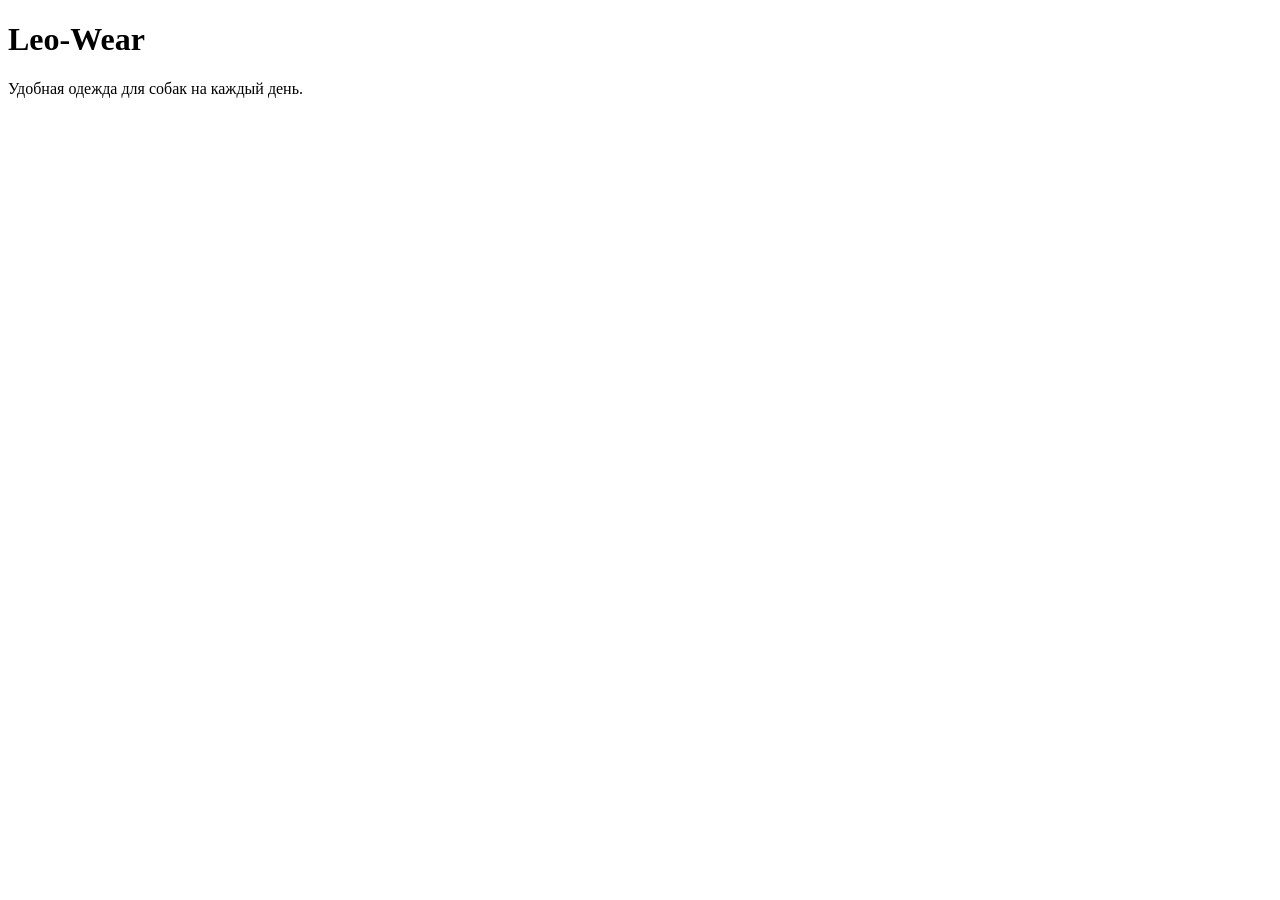
==== index.html @ 036694b8 "Создала главную страницу магазина" ====
<!DOCTYPE html>
<html lang="ru">
<head>
    <meta charset="UTF-8">
    <title>Leo-Wear — магазин одежды для собак</title>
</head>
<body>
    <h1>Leo-Wear</h1>
    <p>Удобная одежда для собак на каждый день.</p>
</body>
</html>
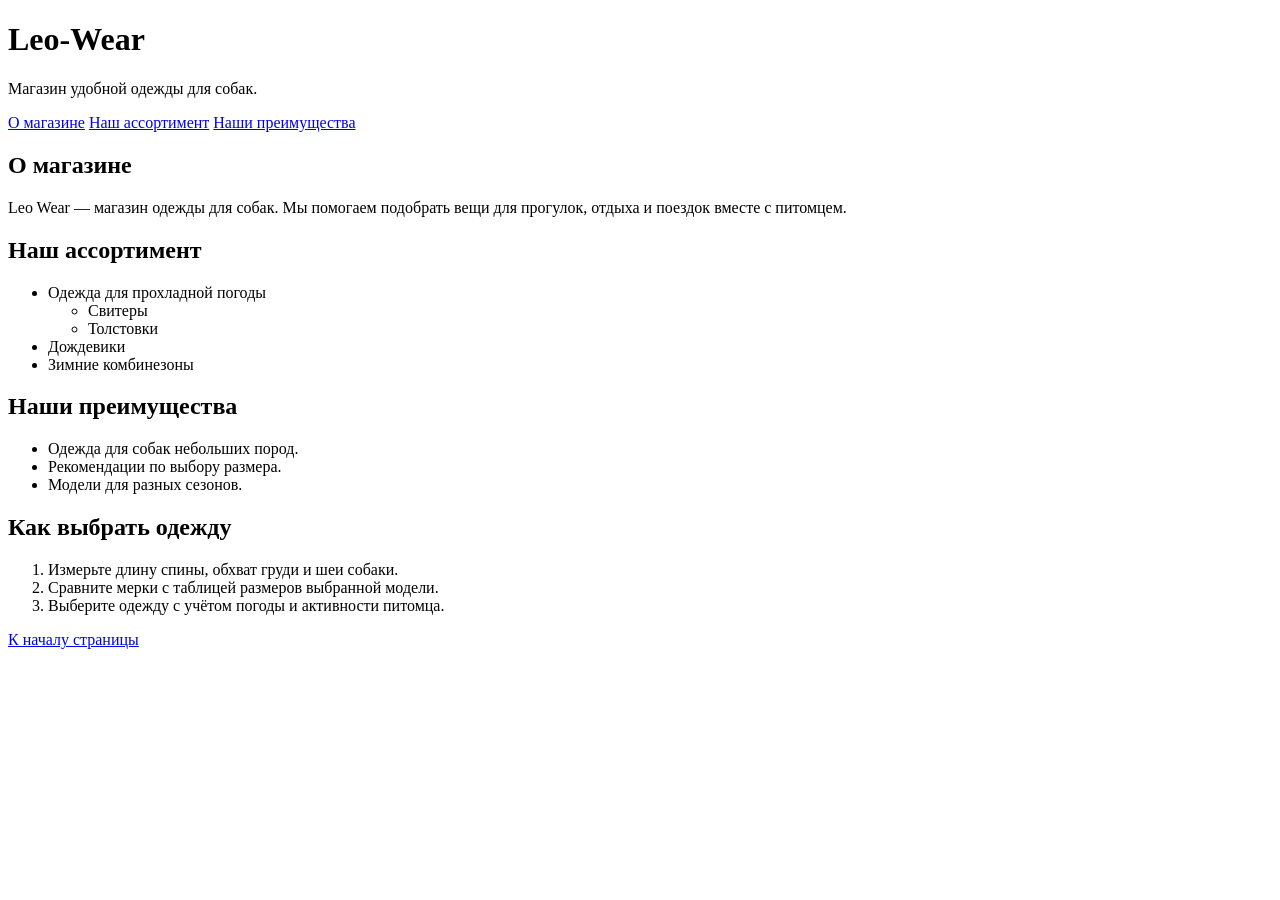
==== commit f3f4c4e9: "изменила главную страницу, добавила навигацию" ====
--- a/index.html
+++ b/index.html
@@ -5,7 +5,50 @@
     <title>Leo-Wear — магазин одежды для собак</title>
 </head>
 <body>
-    <h1>Leo-Wear</h1>
-    <p>Удобная одежда для собак на каждый день.</p>
+    <h1 id="top">Leo-Wear</h1>
+    <p>Магазин удобной одежды для собак.</p>
+
+    <nav>
+        <a href="#about">О магазине</a>
+        <a href="#catalog">Наш ассортимент</a>
+        <a href="#advantages">Наши преимущества</a>
+    </nav>
+
+    <h2 id="about">О магазине</h2>
+    <p>
+        Leo Wear — магазин одежды для собак.
+        Мы помогаем подобрать вещи для прогулок,
+        отдыха и поездок вместе с питомцем.
+    </p>
+
+    <h2 id="catalog">Наш ассортимент</h2>
+    <ul>
+        <li>
+            Одежда для прохладной погоды
+            <ul>
+                <li>Свитеры</li>
+                <li>Толстовки</li>
+            </ul>
+        </li>
+        <li>Дождевики</li>
+        <li>Зимние комбинезоны</li>
+    </ul>
+
+    <h2 id="advantages">Наши преимущества</h2>
+    <ul>
+        <li>Одежда для собак небольших пород.</li>
+        <li>Рекомендации по выбору размера.</li>
+        <li>Модели для разных сезонов.</li>
+    </ul>
+
+    <h2>Как выбрать одежду</h2>
+    <ol>
+        <li>Измерьте длину спины, обхват груди и шеи собаки.</li>
+        <li>Сравните мерки с таблицей размеров выбранной модели.</li>
+        <li>Выберите одежду с учётом погоды и активности питомца.</li>
+    </ol>
+
+    <a href="#top">К началу страницы</a>
+</body>
 </body>
 </html>
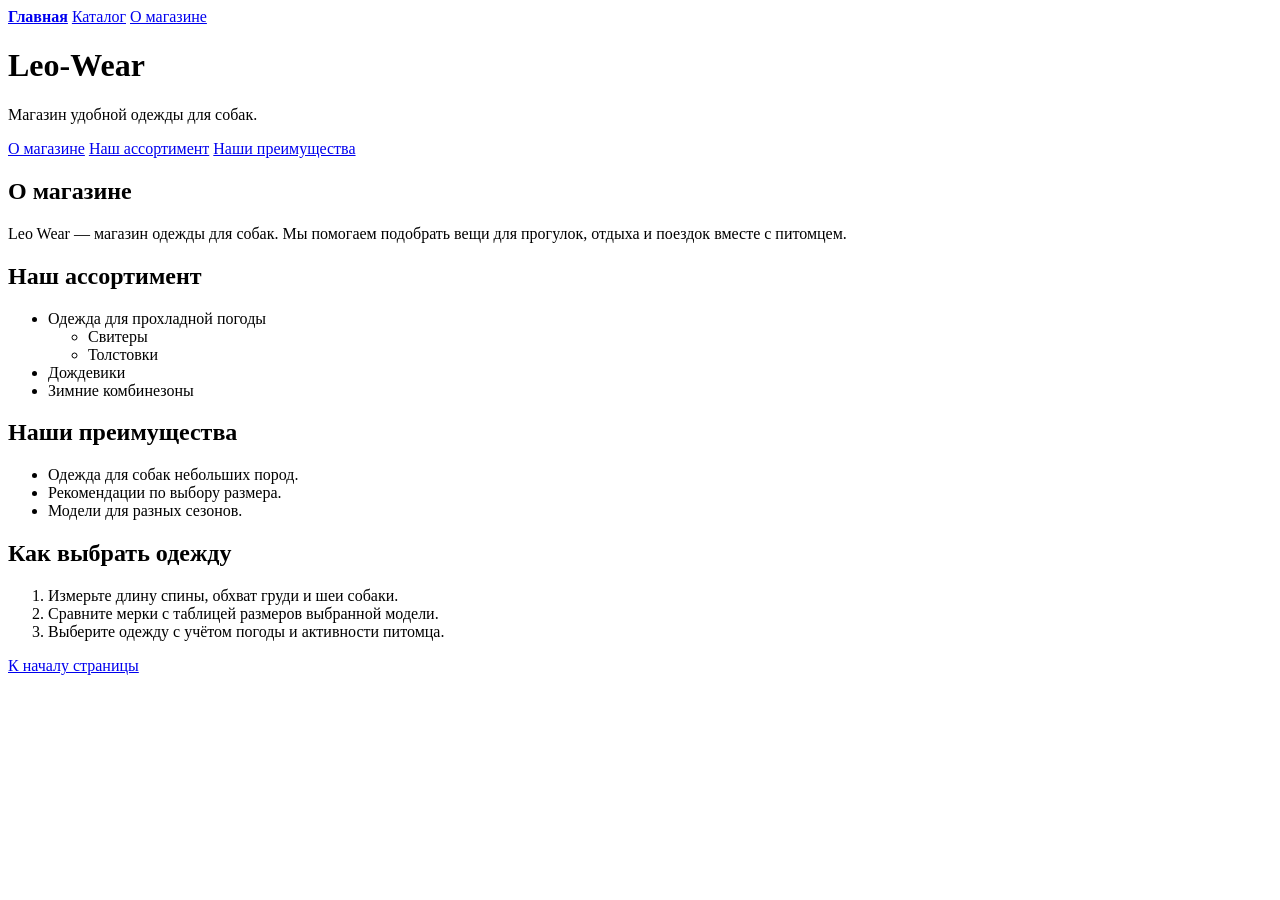
==== commit 42c86b76: "добавила каталог, добавила навигацию" ====
--- a/index.html
+++ b/index.html
@@ -5,6 +5,11 @@
     <title>Leo-Wear — магазин одежды для собак</title>
 </head>
 <body>
+    <nav>
+        <a href="index.html" aria-current="page"><b>Главная</b></a>
+        <a href="catalog.html">Каталог</a>
+        <a href="index.html#about">О магазине</a>
+    </nav>
     <h1 id="top">Leo-Wear</h1>
     <p>Магазин удобной одежды для собак.</p>
 
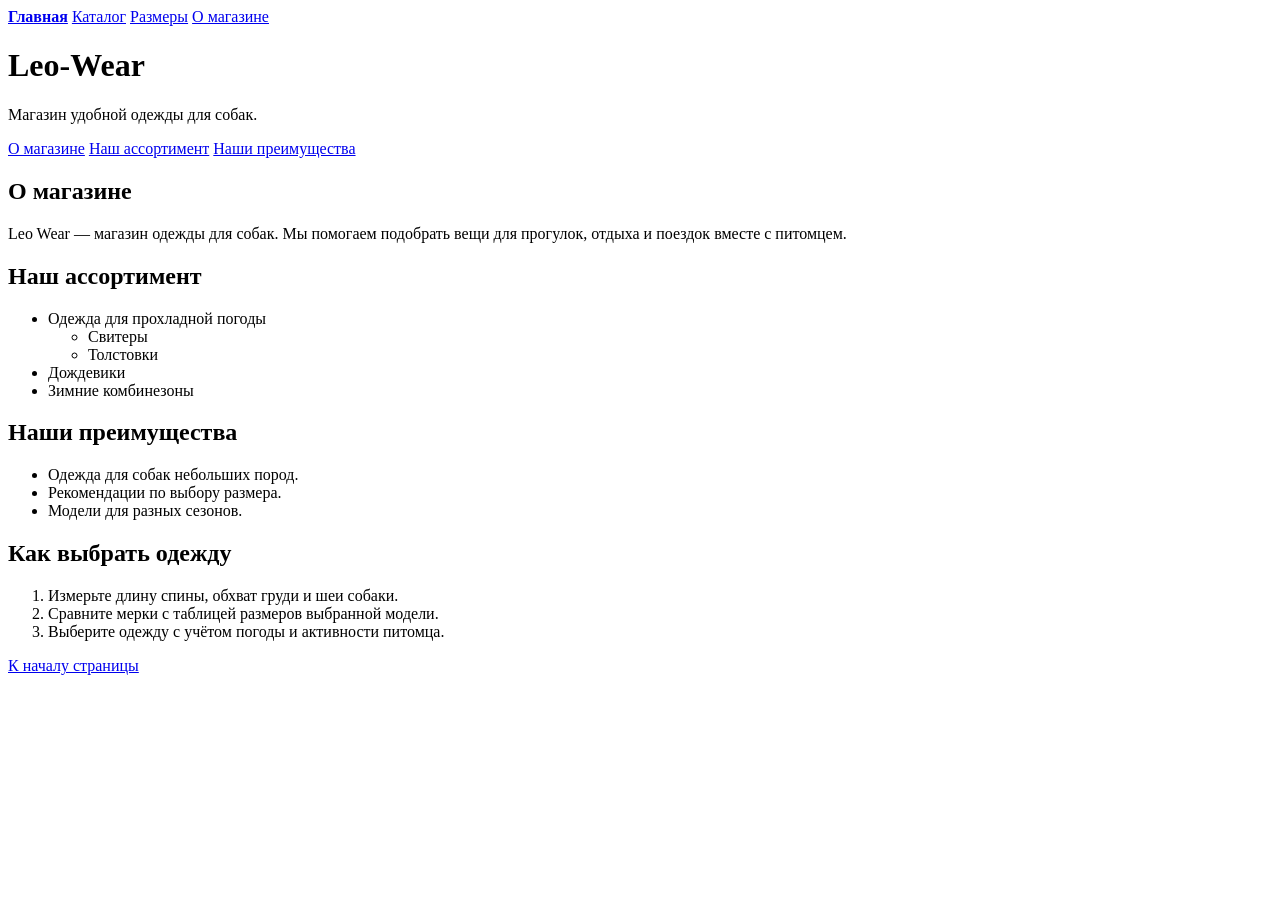
==== commit d370b9c3: "добавила таблицу" ====
--- a/index.html
+++ b/index.html
@@ -8,6 +8,7 @@
     <nav>
         <a href="index.html" aria-current="page"><b>Главная</b></a>
         <a href="catalog.html">Каталог</a>
+        <a href="sizes.html">Размеры</a>
         <a href="index.html#about">О магазине</a>
     </nav>
     <h1 id="top">Leo-Wear</h1>
@@ -55,5 +56,4 @@
 
     <a href="#top">К началу страницы</a>
 </body>
-</body>
-</html>+</html>
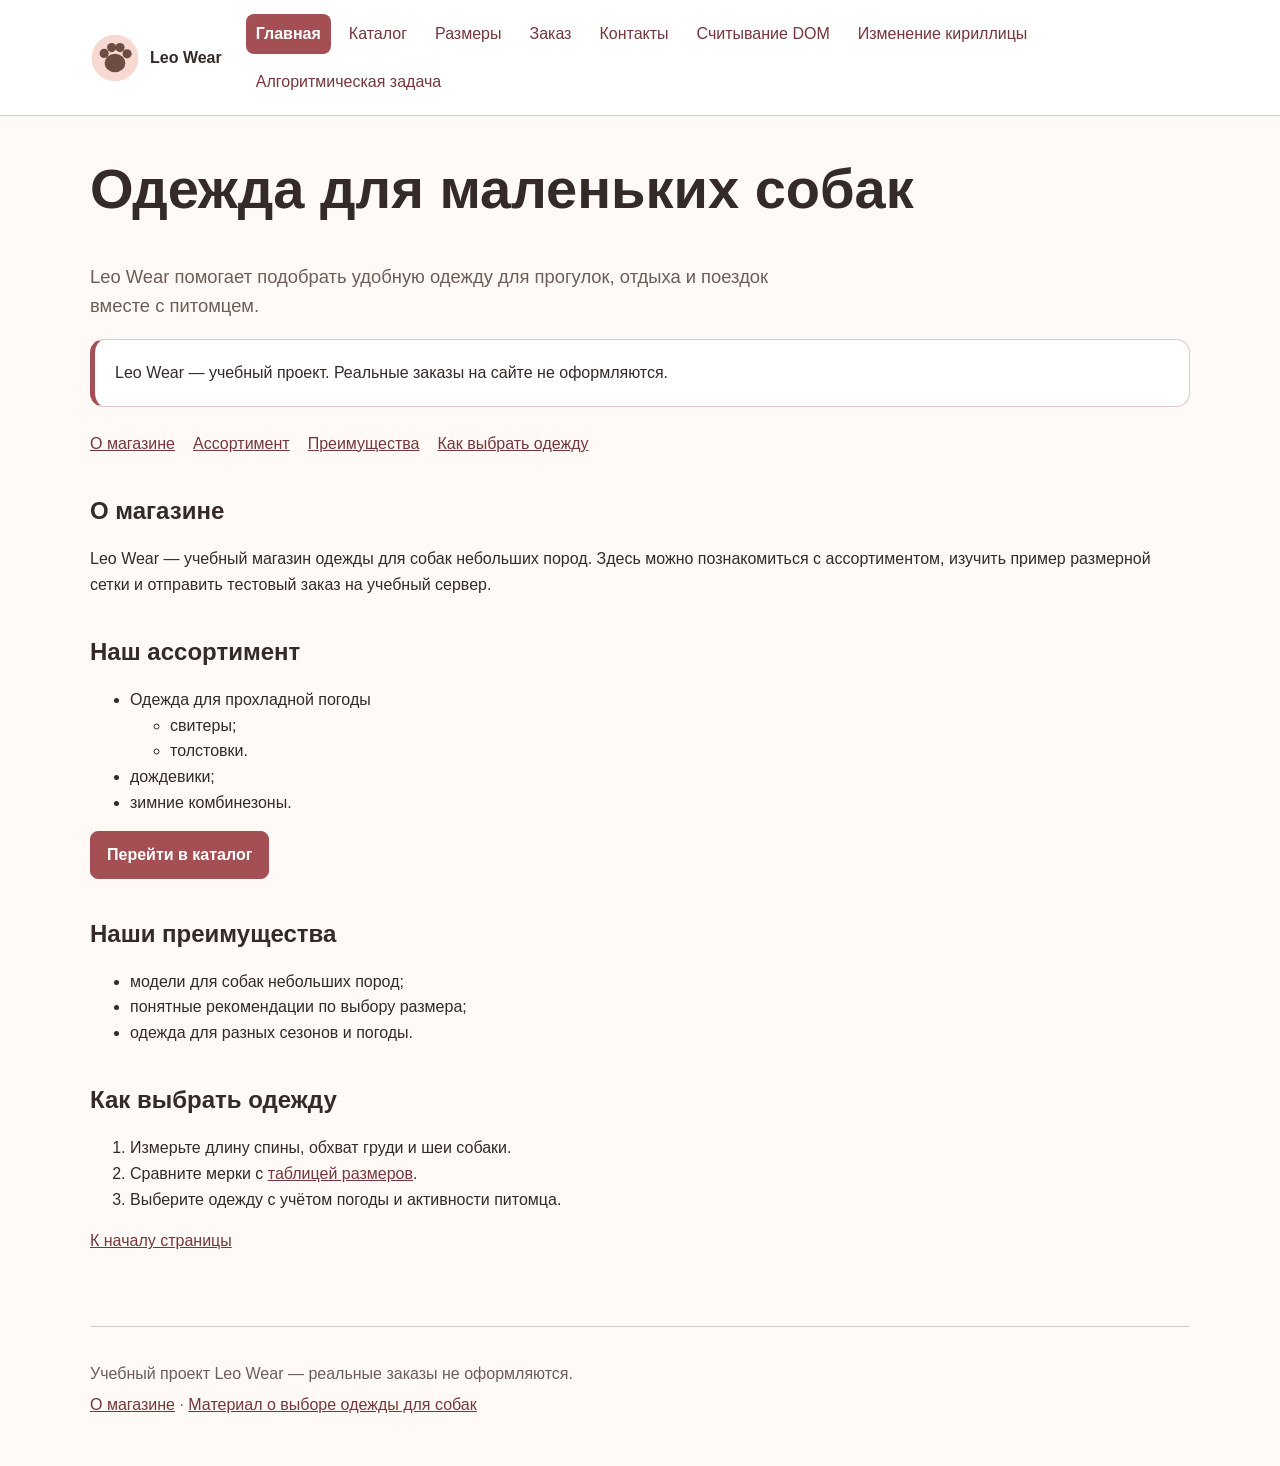
==== commit 77e55168: "закончила все" ====
--- a/index.html
+++ b/index.html
@@ -2,58 +2,98 @@
 <html lang="ru">
 <head>
     <meta charset="UTF-8">
-    <title>Leo-Wear — магазин одежды для собак</title>
+    <meta name="viewport" content="width=device-width, initial-scale=1.0">
+    <title>Leo Wear — одежда для собак</title>
+    <link rel="stylesheet" href="style.css">
+    <link rel="icon" href="images/logo.svg" type="image/svg+xml">
 </head>
 <body>
-    <nav>
-        <a href="index.html" aria-current="page"><b>Главная</b></a>
-        <a href="catalog.html">Каталог</a>
-        <a href="sizes.html">Размеры</a>
-        <a href="index.html#about">О магазине</a>
-    </nav>
-    <h1 id="top">Leo-Wear</h1>
-    <p>Магазин удобной одежды для собак.</p>
+    <header class="site-header">
+        <div class="header-inner">
+            <a class="logo-link" href="index.html" aria-label="На главную Leo Wear">
+                <img src="images/logo.svg" alt="Логотип Leo Wear">
+                <span>Leo Wear</span>
+            </a>
+            <nav class="main-nav" aria-label="Основная навигация">
+                <a href="index.html" aria-current="page">Главная</a>
+                <a href="catalog.html">Каталог</a>
+                <a href="sizes.html">Размеры</a>
+                <a href="order.html">Заказ</a>
+                <a href="contacts.html">Контакты</a>
+                <a href="passport-dom.html">Считывание DOM</a>
+                <a href="passport-latin.html">Изменение кириллицы</a>
+                <a href="algorithm.html">Алгоритмическая задача</a>
+            </nav>
+        </div>
+    </header>
 
-    <nav>
-        <a href="#about">О магазине</a>
-        <a href="#catalog">Наш ассортимент</a>
-        <a href="#advantages">Наши преимущества</a>
-    </nav>
+    <main id="top">
+        <h1>Одежда для маленьких собак</h1>
+        <p class="lead">
+            Leo Wear помогает подобрать удобную одежду для прогулок, отдыха и поездок
+            вместе с питомцем.
+        </p>
+        <p class="notice">Leo Wear — учебный проект. Реальные заказы на сайте не оформляются.</p>
 
-    <h2 id="about">О магазине</h2>
-    <p>
-        Leo Wear — магазин одежды для собак.
-        Мы помогаем подобрать вещи для прогулок,
-        отдыха и поездок вместе с питомцем.
-    </p>
+        <nav class="section-links" aria-label="Разделы главной страницы">
+            <a href="#about">О магазине</a>
+            <a href="#assortment">Ассортимент</a>
+            <a href="#advantages">Преимущества</a>
+            <a href="#choice">Как выбрать одежду</a>
+        </nav>
 
-    <h2 id="catalog">Наш ассортимент</h2>
-    <ul>
-        <li>
-            Одежда для прохладной погоды
+        <section id="about">
+            <h2>О магазине</h2>
+            <p>
+                Leo Wear — учебный магазин одежды для собак небольших пород. Здесь можно
+                познакомиться с ассортиментом, изучить пример размерной сетки и отправить
+                тестовый заказ на учебный сервер.
+            </p>
+        </section>
+
+        <section id="assortment">
+            <h2>Наш ассортимент</h2>
             <ul>
-                <li>Свитеры</li>
-                <li>Толстовки</li>
+                <li>
+                    Одежда для прохладной погоды
+                    <ul>
+                        <li>свитеры;</li>
+                        <li>толстовки.</li>
+                    </ul>
+                </li>
+                <li>дождевики;</li>
+                <li>зимние комбинезоны.</li>
             </ul>
-        </li>
-        <li>Дождевики</li>
-        <li>Зимние комбинезоны</li>
-    </ul>
+            <p><a class="button" href="catalog.html">Перейти в каталог</a></p>
+        </section>
 
-    <h2 id="advantages">Наши преимущества</h2>
-    <ul>
-        <li>Одежда для собак небольших пород.</li>
-        <li>Рекомендации по выбору размера.</li>
-        <li>Модели для разных сезонов.</li>
-    </ul>
+        <section id="advantages">
+            <h2>Наши преимущества</h2>
+            <ul>
+                <li>модели для собак небольших пород;</li>
+                <li>понятные рекомендации по выбору размера;</li>
+                <li>одежда для разных сезонов и погоды.</li>
+            </ul>
+        </section>
 
-    <h2>Как выбрать одежду</h2>
-    <ol>
-        <li>Измерьте длину спины, обхват груди и шеи собаки.</li>
-        <li>Сравните мерки с таблицей размеров выбранной модели.</li>
-        <li>Выберите одежду с учётом погоды и активности питомца.</li>
-    </ol>
+        <section id="choice">
+            <h2>Как выбрать одежду</h2>
+            <ol>
+                <li>Измерьте длину спины, обхват груди и шеи собаки.</li>
+                <li>Сравните мерки с <a href="sizes.html#size-table">таблицей размеров</a>.</li>
+                <li>Выберите одежду с учётом погоды и активности питомца.</li>
+            </ol>
+        </section>
 
-    <a href="#top">К началу страницы</a>
+        <p><a href="#top">К началу страницы</a></p>
+    </main>
+
+    <footer class="site-footer">
+        <p>Учебный проект Leo Wear — реальные заказы не оформляются.</p>
+        <p>
+            <a href="index.html#about">О магазине</a> ·
+            <a href="https://www.akc.org/expert-advice/lifestyle/does-my-dog-need-winter-coat/" target="_blank" rel="noopener">Материал о выборе одежды для собак</a>
+        </p>
+    </footer>
 </body>
 </html>
--- a/style.css
+++ b/style.css
@@ -0,0 +1,394 @@
+:root {
+    --background: #fffaf7;
+    --surface: #ffffff;
+    --text: #342a27;
+    --muted: #6d5d57;
+    --accent: #a34f54;
+    --accent-dark: #74373b;
+    --soft: #f7e4df;
+    --border: #dec9c2;
+    --success: #28643b;
+    --error: #a12626;
+}
+
+* {
+    box-sizing: border-box;
+}
+
+html {
+    scroll-behavior: smooth;
+}
+
+body {
+    margin: 0;
+    color: var(--text);
+    background: var(--background);
+    font-family: Arial, Helvetica, sans-serif;
+    line-height: 1.6;
+}
+
+a {
+    color: var(--accent-dark);
+}
+
+a:hover,
+a:focus-visible {
+    color: var(--accent);
+}
+
+img {
+    max-width: 100%;
+}
+
+.site-header {
+    background: var(--surface);
+    border-bottom: 1px solid var(--border);
+}
+
+.header-inner,
+main,
+.site-footer {
+    width: min(1100px, calc(100% - 32px));
+    margin-inline: auto;
+}
+
+.header-inner {
+    display: flex;
+    align-items: center;
+    gap: 24px;
+    padding: 14px 0;
+}
+
+.logo-link {
+    display: inline-flex;
+    align-items: center;
+    gap: 10px;
+    flex: 0 0 auto;
+    color: var(--text);
+    font-weight: 700;
+    text-decoration: none;
+}
+
+.logo-link img {
+    width: 50px;
+    height: 50px;
+}
+
+.main-nav {
+    display: flex;
+    flex-wrap: wrap;
+    gap: 8px;
+}
+
+.main-nav a {
+    padding: 7px 10px;
+    border-radius: 8px;
+    text-decoration: none;
+}
+
+.main-nav a[aria-current="page"] {
+    color: #ffffff;
+    background: var(--accent);
+    font-weight: 700;
+}
+
+main {
+    padding: 38px 0 56px;
+}
+
+h1,
+h2,
+h3 {
+    line-height: 1.25;
+}
+
+h1 {
+    font-size: clamp(2rem, 6vw, 3.5rem);
+    margin-top: 0;
+}
+
+h2 {
+    margin-top: 40px;
+}
+
+.lead {
+    max-width: 720px;
+    color: var(--muted);
+    font-size: 1.15rem;
+}
+
+.notice,
+.card,
+.form-card,
+.passport,
+.screenshot-note {
+    padding: 20px;
+    border: 1px solid var(--border);
+    border-radius: 14px;
+    background: var(--surface);
+}
+
+.notice {
+    border-left: 5px solid var(--accent);
+}
+
+.section-links {
+    display: flex;
+    flex-wrap: wrap;
+    gap: 10px 18px;
+    margin: 24px 0;
+}
+
+.cards {
+    display: grid;
+    grid-template-columns: repeat(3, minmax(0, 1fr));
+    gap: 20px;
+}
+
+.card h2,
+.card h3 {
+    margin-top: 0;
+}
+
+.product-image {
+    width: 100%;
+    height: 280px;
+    object-fit: contain;
+    border-radius: 10px;
+    background: var(--soft);
+}
+
+.thumbnail {
+    width: 100px;
+    height: 100px;
+    object-fit: cover;
+    border: 2px solid var(--border);
+    border-radius: 10px;
+}
+
+figcaption {
+    margin-top: 8px;
+    color: var(--muted);
+}
+
+.button,
+button,
+input[type="submit"],
+input[type="reset"] {
+    display: inline-block;
+    padding: 10px 16px;
+    border: 1px solid var(--accent);
+    border-radius: 8px;
+    color: #ffffff;
+    background: var(--accent);
+    font: inherit;
+    font-weight: 700;
+    cursor: pointer;
+    text-decoration: none;
+}
+
+button:hover,
+input[type="submit"]:hover,
+input[type="reset"]:hover,
+.button:hover {
+    color: #ffffff;
+    background: var(--accent-dark);
+}
+
+button:disabled,
+input[type="submit"]:disabled {
+    cursor: not-allowed;
+    opacity: 0.55;
+}
+
+.button-secondary,
+input[type="reset"] {
+    color: var(--accent-dark);
+    background: #ffffff;
+}
+
+.form-card {
+    max-width: 760px;
+}
+
+.form-row {
+    margin-bottom: 18px;
+}
+
+.form-row > label {
+    display: block;
+    margin-bottom: 5px;
+    font-weight: 700;
+}
+
+input:not([type="radio"]):not([type="checkbox"]):not([type="submit"]):not([type="reset"]),
+select,
+textarea {
+    width: 100%;
+    padding: 10px;
+    border: 1px solid #ad9992;
+    border-radius: 7px;
+    background: #ffffff;
+    font: inherit;
+}
+
+fieldset {
+    margin: 18px 0;
+    padding: 16px;
+    border: 1px solid var(--border);
+    border-radius: 10px;
+}
+
+legend {
+    padding: 0 6px;
+    font-weight: 700;
+}
+
+.choice {
+    display: block;
+    margin: 8px 0;
+}
+
+.help {
+    color: var(--muted);
+    font-size: 0.94rem;
+}
+
+.table-wrapper {
+    overflow-x: auto;
+}
+
+table {
+    width: 100%;
+    border-collapse: collapse;
+    background-image: url("images/table-bg.jpg");
+    background-position: center;
+    background-size: cover;
+}
+
+caption {
+    margin-bottom: 10px;
+    font-weight: 700;
+}
+
+th,
+td {
+    padding: 12px;
+    border: 1px solid #725f58;
+    background-color: rgba(255, 255, 255, 0.88);
+    text-align: left;
+    vertical-align: middle;
+}
+
+.passport-grid {
+    display: grid;
+    grid-template-columns: repeat(2, minmax(0, 1fr));
+    gap: 20px;
+}
+
+.passport {
+    min-height: 440px;
+    background: #fffdf5;
+}
+
+.passport-label {
+    display: inline-block;
+    min-width: 150px;
+    color: var(--muted);
+    font-size: 0.85rem;
+    text-transform: uppercase;
+}
+
+.placeholder {
+    color: var(--error);
+    font-weight: 700;
+}
+
+code,
+pre {
+    font-family: "Courier New", monospace;
+}
+
+pre {
+    padding: 16px;
+    overflow-x: auto;
+    border-radius: 10px;
+    background: #2d2927;
+    color: #fff9f2;
+}
+
+.result {
+    min-height: 54px;
+    padding: 14px;
+    border-radius: 8px;
+    background: var(--soft);
+    font-weight: 700;
+}
+
+.result.success {
+    color: var(--success);
+}
+
+.result.error {
+    color: var(--error);
+}
+
+.photo-viewer {
+    display: grid;
+    justify-items: center;
+    gap: 18px;
+    text-align: center;
+}
+
+.large-photo {
+    width: 600px;
+    height: 400px;
+    object-fit: contain;
+    background: #ffffff;
+    border: 1px solid var(--border);
+}
+
+.site-footer {
+    padding: 28px 0 42px;
+    border-top: 1px solid var(--border);
+    color: var(--muted);
+}
+
+.site-footer p {
+    margin: 6px 0;
+}
+
+@media (max-width: 820px) {
+    .header-inner {
+        align-items: flex-start;
+        flex-direction: column;
+    }
+
+    .cards,
+    .passport-grid {
+        grid-template-columns: 1fr;
+    }
+}
+
+@media (max-width: 560px) {
+    .header-inner,
+    main,
+    .site-footer {
+        width: min(100% - 20px, 1100px);
+    }
+
+    .main-nav {
+        display: grid;
+        width: 100%;
+        grid-template-columns: repeat(2, minmax(0, 1fr));
+    }
+
+    .main-nav a {
+        border: 1px solid var(--border);
+    }
+
+    .large-photo {
+        width: 100%;
+        height: 400px;
+    }
+}
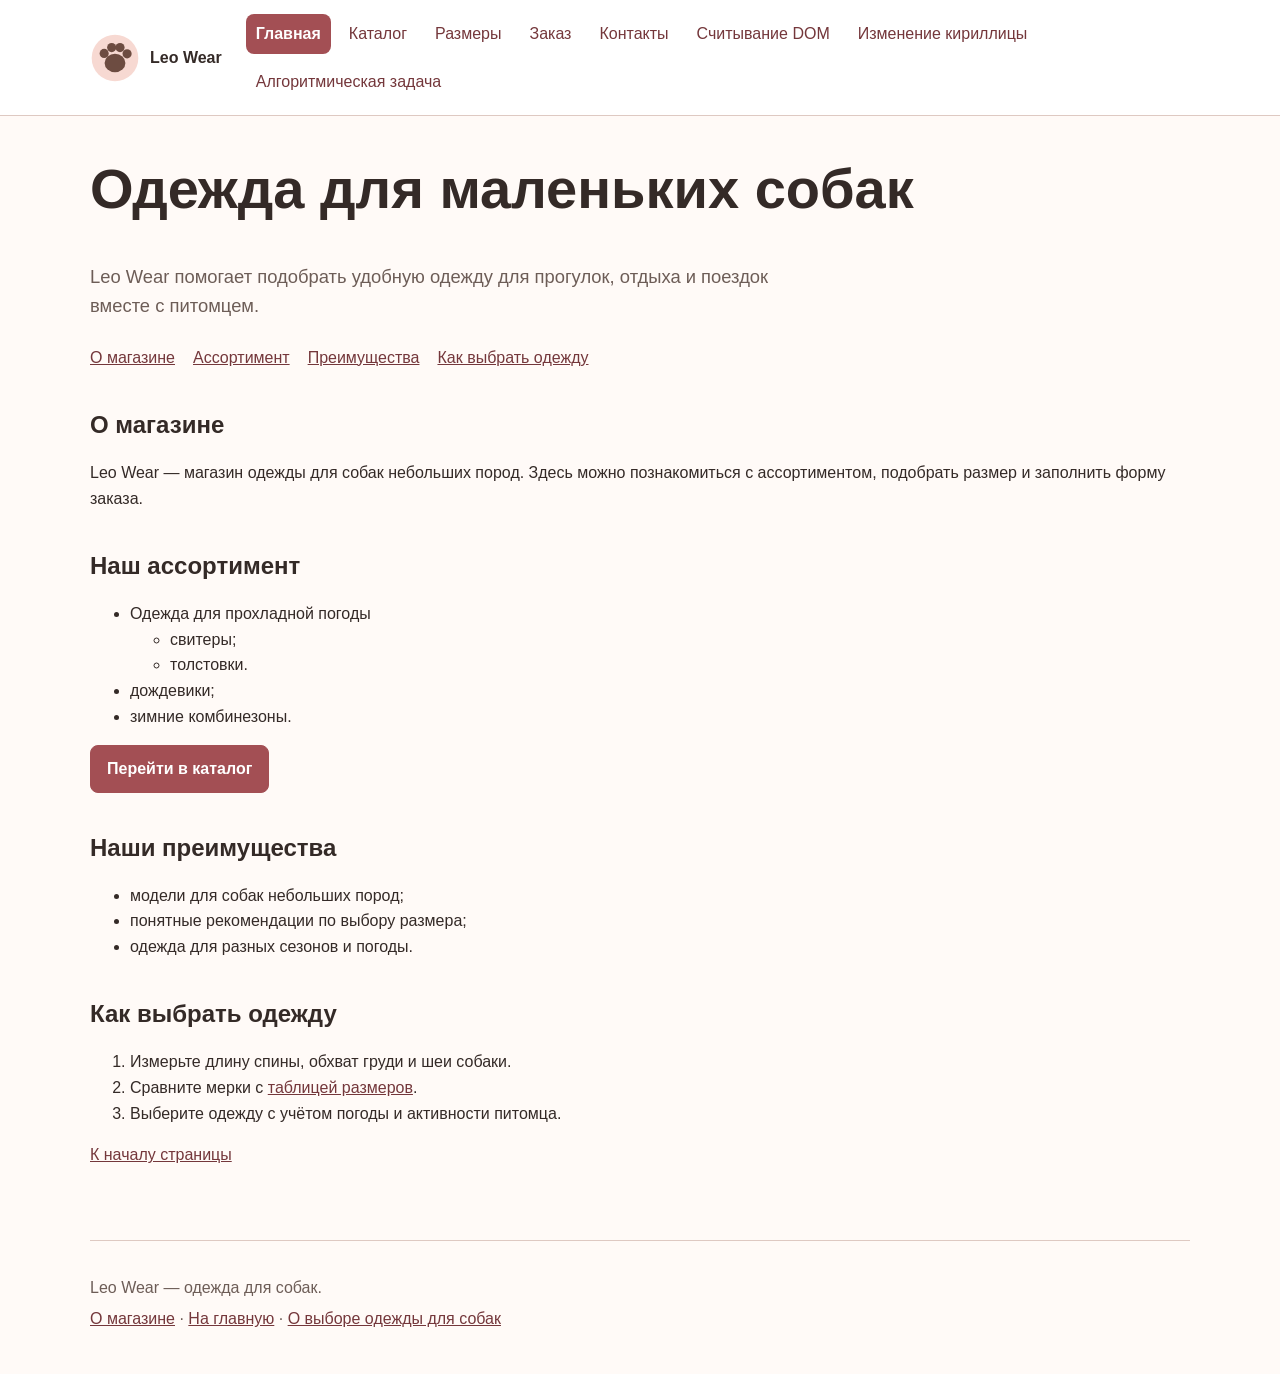
==== commit 33d617a7: "fixedn code" ====
--- a/index.html
+++ b/index.html
@@ -33,7 +33,6 @@
             Leo Wear помогает подобрать удобную одежду для прогулок, отдыха и поездок
             вместе с питомцем.
         </p>
-        <p class="notice">Leo Wear — учебный проект. Реальные заказы на сайте не оформляются.</p>
 
         <nav class="section-links" aria-label="Разделы главной страницы">
             <a href="#about">О магазине</a>
@@ -45,9 +44,8 @@
         <section id="about">
             <h2>О магазине</h2>
             <p>
-                Leo Wear — учебный магазин одежды для собак небольших пород. Здесь можно
-                познакомиться с ассортиментом, изучить пример размерной сетки и отправить
-                тестовый заказ на учебный сервер.
+                Leo Wear — магазин одежды для собак небольших пород. Здесь можно
+                познакомиться с ассортиментом, подобрать размер и заполнить форму заказа.
             </p>
         </section>
 
@@ -89,11 +87,12 @@
     </main>
 
     <footer class="site-footer">
-        <p>Учебный проект Leo Wear — реальные заказы не оформляются.</p>
-        <p>
+        <p>Leo Wear — одежда для собак.</p>
+        <nav aria-label="Дополнительная навигация">
             <a href="index.html#about">О магазине</a> ·
-            <a href="https://www.akc.org/expert-advice/lifestyle/does-my-dog-need-winter-coat/" target="_blank" rel="noopener">Материал о выборе одежды для собак</a>
-        </p>
+            <a href="index.html">На главную</a> ·
+            <a href="https://www.akc.org/expert-advice/lifestyle/does-my-dog-need-winter-coat/" target="_blank" rel="noopener">О выборе одежды для собак</a>
+        </nav>
     </footer>
 </body>
 </html>
--- a/style.css
+++ b/style.css
@@ -117,19 +117,13 @@
     font-size: 1.15rem;
 }
 
-.notice,
 .card,
 .form-card,
-.passport,
-.screenshot-note {
+.passport {
     padding: 20px;
     border: 1px solid var(--border);
     border-radius: 14px;
     background: var(--surface);
-}
-
-.notice {
-    border-left: 5px solid var(--accent);
 }
 
 .section-links {
@@ -249,11 +243,6 @@
     margin: 8px 0;
 }
 
-.help {
-    color: var(--muted);
-    font-size: 0.94rem;
-}
-
 .table-wrapper {
     overflow-x: auto;
 }
@@ -299,11 +288,6 @@
     text-transform: uppercase;
 }
 
-.placeholder {
-    color: var(--error);
-    font-weight: 700;
-}
-
 code,
 pre {
     font-family: "Courier New", monospace;
